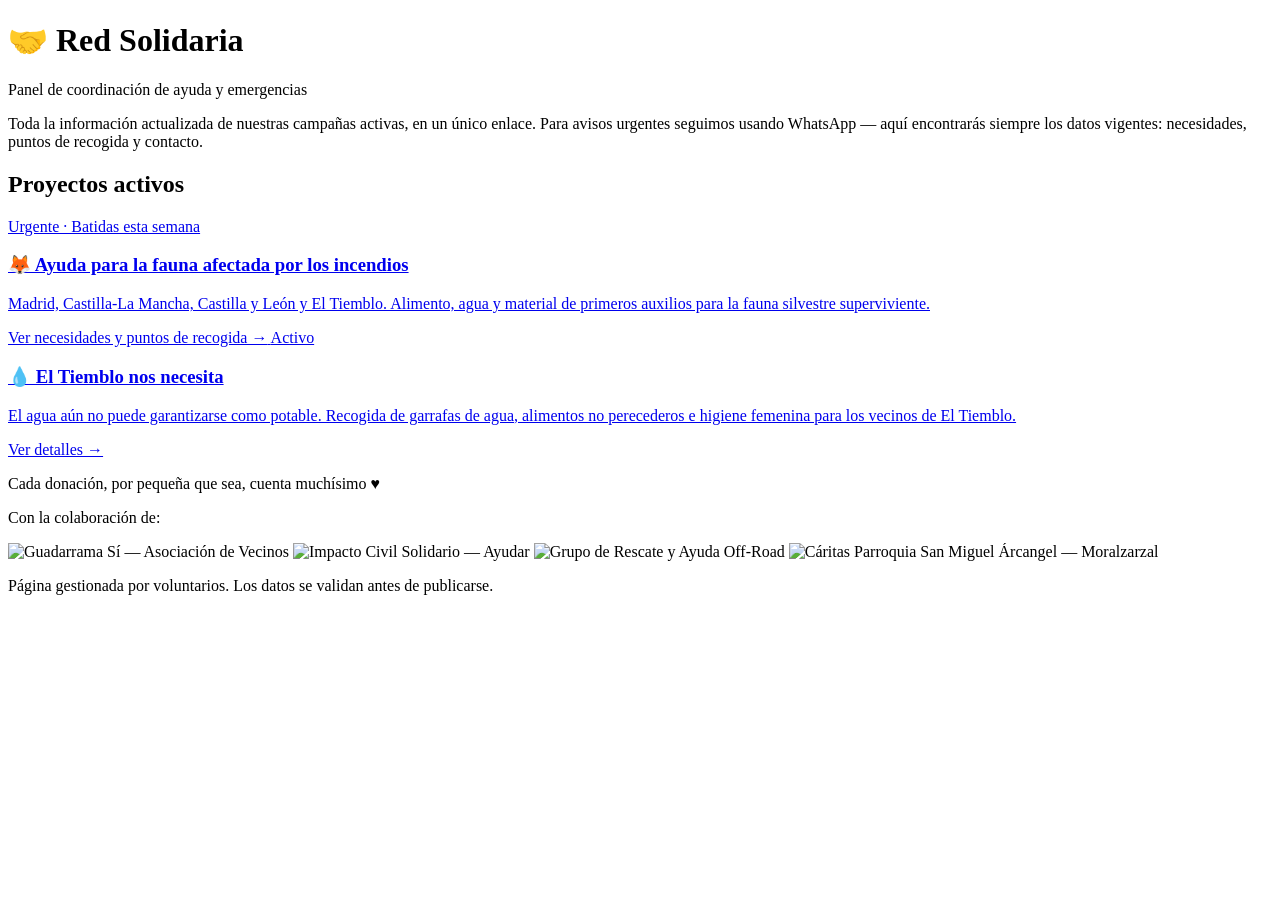
==== index.html @ 38ab6e9b "Añade portada, páginas de proyectos y README" ====
<!DOCTYPE html>
<html lang="es">
<head>
<meta charset="UTF-8">
<meta name="viewport" content="width=device-width, initial-scale=1.0">
<title>Red Solidaria — Panel de Coordinación</title>
<link rel="stylesheet" href="assets/style.css">
</head>
<body>

<header class="top">
  <h1>🤝 Red Solidaria</h1>
  <p>Panel de coordinación de ayuda y emergencias</p>
</header>

<main>

  <div class="tagline">
    Toda la información actualizada de nuestras campañas activas, en un único enlace.
    Para avisos urgentes seguimos usando WhatsApp — aquí encontrarás siempre los datos vigentes:
    necesidades, puntos de recogida y contacto.
  </div>

  <h2 class="section">Proyectos activos</h2>

  <div class="proyectos">

    <a class="card" href="proyecto-fauna-incendios.html">
      <span class="badge urgente">Urgente · Batidas esta semana</span>
      <h3>🦊 Ayuda para la fauna afectada por los incendios</h3>
      <p>Madrid, Castilla-La Mancha, Castilla y León y El Tiemblo. Alimento, agua y material de primeros auxilios para la fauna silvestre superviviente.</p>
      <span class="flecha">Ver necesidades y puntos de recogida →</span>
    </a>

    <a class="card" href="proyecto-agua-tiemblo.html">
      <span class="badge activo">Activo</span>
      <h3>💧 El Tiemblo nos necesita</h3>
      <p>El agua aún no puede garantizarse como potable. Recogida de garrafas de agua, alimentos no perecederos e higiene femenina para los vecinos de El Tiemblo.</p>
      <span class="flecha">Ver detalles →</span>
    </a>

  </div>

  <p class="cierre">Cada donación, por pequeña que sea, cuenta muchísimo ♥</p>

</main>

<footer>
  <p class="gracias">Con la colaboración de:</p>
  <div class="logos">
    <img src="assets/logos/guadarrama-si.jpeg" alt="Guadarrama Sí — Asociación de Vecinos">
    <img src="assets/logos/impacto-civil-solidario.jpeg" alt="Impacto Civil Solidario — Ayudar">
    <img src="assets/logos/rescate-offroad.jpeg" alt="Grupo de Rescate y Ayuda Off-Road">
    <img src="assets/logos/caritas-moralzarzal.jpeg" alt="Cáritas Parroquia San Miguel Árcangel — Moralzarzal">
  </div>
  <p class="actualizado">Página gestionada por voluntarios. Los datos se validan antes de publicarse.</p>
</footer>

</body>
</html>
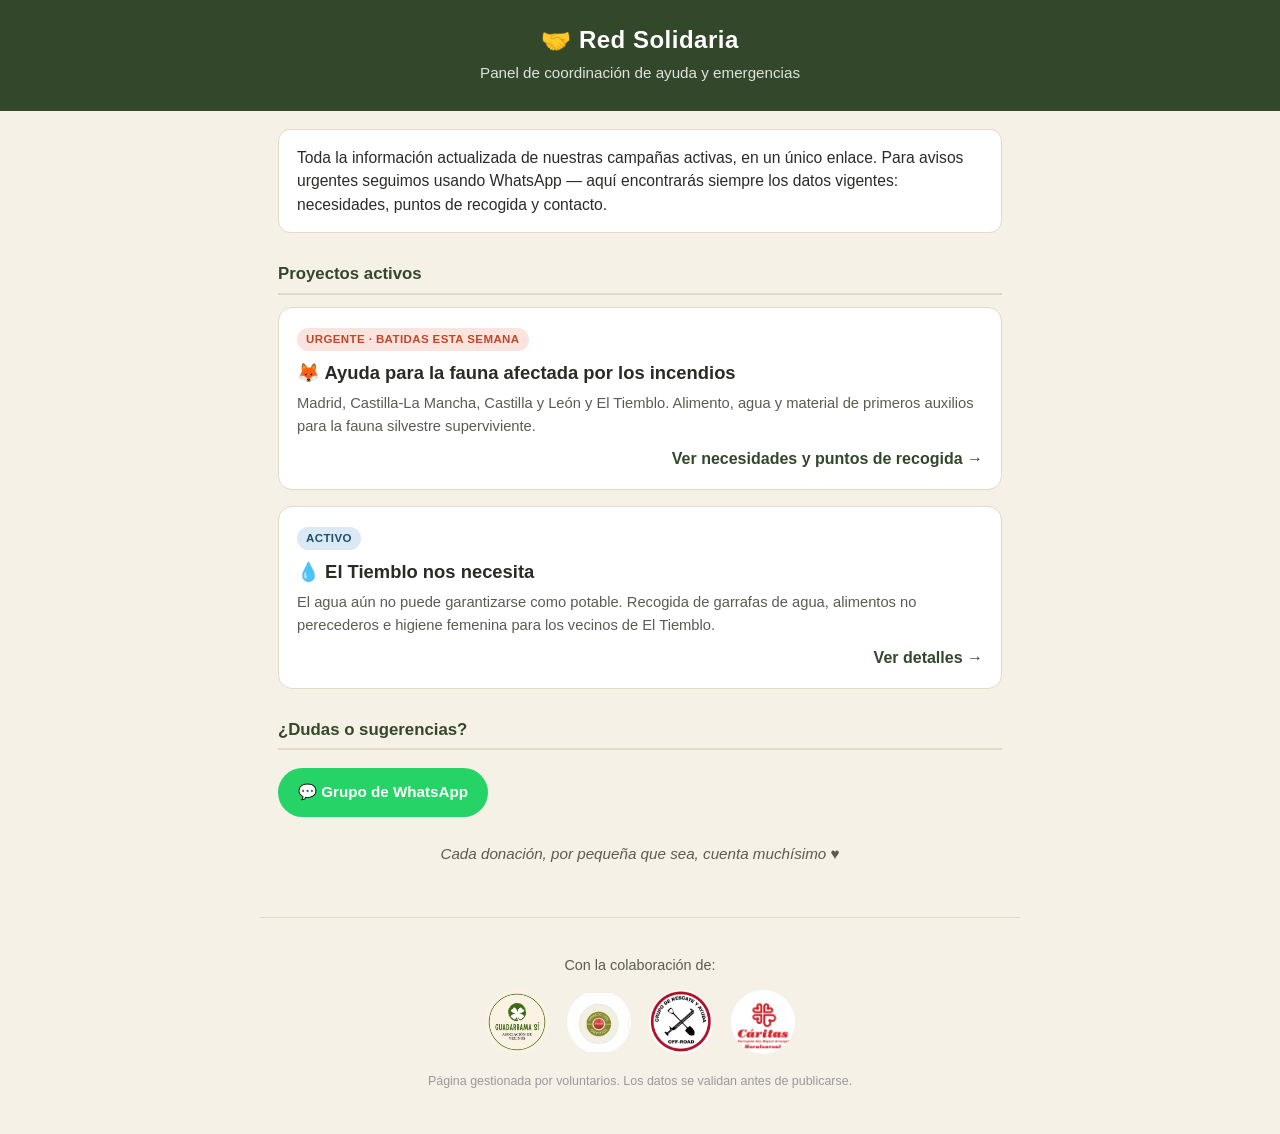
==== commit 55480ed6: "Añade tlf de Amaranto y botón de WhatsApp para consultas" ====
--- a/index.html
+++ b/index.html
@@ -41,6 +41,11 @@
 
   </div>
 
+  <h2 class="section">¿Dudas o sugerencias?</h2>
+  <a class="whatsapp-btn" href="https://chat.whatsapp.com/DNVFyESMCfXC5EPnX00SnR" target="_blank" rel="noopener">
+    💬 Grupo de WhatsApp
+  </a>
+
   <p class="cierre">Cada donación, por pequeña que sea, cuenta muchísimo ♥</p>
 
 </main>
--- a/assets/style.css
+++ b/assets/style.css
@@ -0,0 +1,233 @@
+:root{
+  --verde:#4b6b3d;
+  --verde-oscuro:#33472a;
+  --naranja:#c0472a;
+  --azul:#1b4f72;
+  --crema:#f6f1e7;
+  --gris:#5b5b52;
+  --borde:#e2d9c6;
+  --blanco:#ffffff;
+}
+
+*{box-sizing:border-box;}
+
+body{
+  margin:0;
+  font-family:-apple-system,BlinkMacSystemFont,"Segoe UI",Roboto,Helvetica,Arial,sans-serif;
+  background:var(--crema);
+  color:#2b2b26;
+  line-height:1.5;
+}
+
+header.top{
+  background:var(--verde-oscuro);
+  color:var(--blanco);
+  padding:22px 18px 26px;
+  text-align:center;
+}
+header.top h1{
+  margin:0 0 4px;
+  font-size:1.5rem;
+  letter-spacing:.5px;
+}
+header.top p{
+  margin:0;
+  opacity:.85;
+  font-size:.95rem;
+}
+
+nav.breadcrumb{
+  max-width:760px;
+  margin:14px auto 0;
+  padding:0 18px;
+  font-size:.9rem;
+}
+nav.breadcrumb a{
+  color:var(--verde-oscuro);
+  text-decoration:none;
+  font-weight:600;
+}
+
+main{
+  max-width:760px;
+  margin:0 auto;
+  padding:18px;
+}
+
+.tagline{
+  background:var(--blanco);
+  border:1px solid var(--borde);
+  border-radius:12px;
+  padding:16px 18px;
+  margin-bottom:22px;
+  font-size:.98rem;
+}
+
+h2.section{
+  font-size:1.05rem;
+  color:var(--verde-oscuro);
+  margin:28px 0 12px;
+  border-bottom:2px solid var(--borde);
+  padding-bottom:6px;
+}
+
+.proyectos{
+  display:flex;
+  flex-direction:column;
+  gap:16px;
+}
+
+.card{
+  display:block;
+  background:var(--blanco);
+  border:1px solid var(--borde);
+  border-radius:14px;
+  padding:18px;
+  text-decoration:none;
+  color:inherit;
+  transition:box-shadow .15s ease, transform .15s ease;
+}
+.card:hover{
+  box-shadow:0 4px 14px rgba(0,0,0,.08);
+  transform:translateY(-1px);
+}
+.card .badge{
+  display:inline-block;
+  font-size:.72rem;
+  font-weight:700;
+  text-transform:uppercase;
+  letter-spacing:.4px;
+  padding:3px 9px;
+  border-radius:999px;
+  margin-bottom:8px;
+}
+.badge.urgente{background:#fbe4dd;color:var(--naranja);}
+.badge.activo{background:#dbe9f5;color:var(--azul);}
+.card h3{
+  margin:0 0 6px;
+  font-size:1.15rem;
+}
+.card p{
+  margin:0;
+  color:var(--gris);
+  font-size:.92rem;
+}
+.card .flecha{
+  display:block;
+  text-align:right;
+  margin-top:10px;
+  font-weight:600;
+  color:var(--verde-oscuro);
+}
+
+.necesidades-grid{
+  display:grid;
+  grid-template-columns:repeat(auto-fill,minmax(130px,1fr));
+  gap:12px;
+  margin:14px 0 6px;
+}
+.necesidad{
+  background:var(--blanco);
+  border:1px solid var(--borde);
+  border-radius:10px;
+  padding:12px 8px;
+  text-align:center;
+  font-size:.85rem;
+}
+.necesidad .emoji{
+  font-size:1.6rem;
+  display:block;
+  margin-bottom:6px;
+}
+
+.puntos{
+  display:flex;
+  flex-direction:column;
+  gap:12px;
+  margin:14px 0;
+}
+.punto{
+  background:var(--blanco);
+  border:1px solid var(--borde);
+  border-left:5px solid var(--verde);
+  border-radius:10px;
+  padding:14px 16px;
+}
+.punto h4{
+  margin:0 0 4px;
+  font-size:1rem;
+}
+.punto p{margin:2px 0;font-size:.9rem;color:var(--gris);}
+.punto .aviso{
+  color:var(--naranja);
+  font-weight:600;
+}
+
+.pendiente{
+  background:#fff8ee;
+  border:1px dashed #d9b877;
+  border-radius:10px;
+  padding:14px 16px;
+  font-size:.92rem;
+  color:#7a5b1f;
+}
+
+.whatsapp-btn{
+  display:inline-flex;
+  align-items:center;
+  gap:8px;
+  background:#25D366;
+  color:#fff;
+  font-weight:700;
+  text-decoration:none;
+  padding:13px 20px;
+  border-radius:999px;
+  font-size:.95rem;
+  margin-top:6px;
+}
+
+.contacto-tel{
+  display:block;
+  margin-top:10px;
+  font-size:.95rem;
+}
+.contacto-tel a{color:var(--verde-oscuro);font-weight:700;text-decoration:none;}
+
+.cierre{
+  text-align:center;
+  font-style:italic;
+  color:var(--gris);
+  margin:26px 0 4px;
+  font-size:.95rem;
+}
+
+footer{
+  max-width:760px;
+  margin:30px auto 0;
+  padding:22px 18px 30px;
+  border-top:1px solid var(--borde);
+  text-align:center;
+}
+footer p.gracias{
+  font-size:.9rem;
+  color:var(--gris);
+  margin-bottom:14px;
+}
+.logos{
+  display:flex;
+  flex-wrap:wrap;
+  justify-content:center;
+  align-items:center;
+  gap:18px;
+}
+.logos img{
+  height:64px;
+  width:64px;
+  object-fit:contain;
+  border-radius:50%;
+}
+.actualizado{
+  font-size:.78rem;
+  color:#999;
+  margin-top:18px;
+}
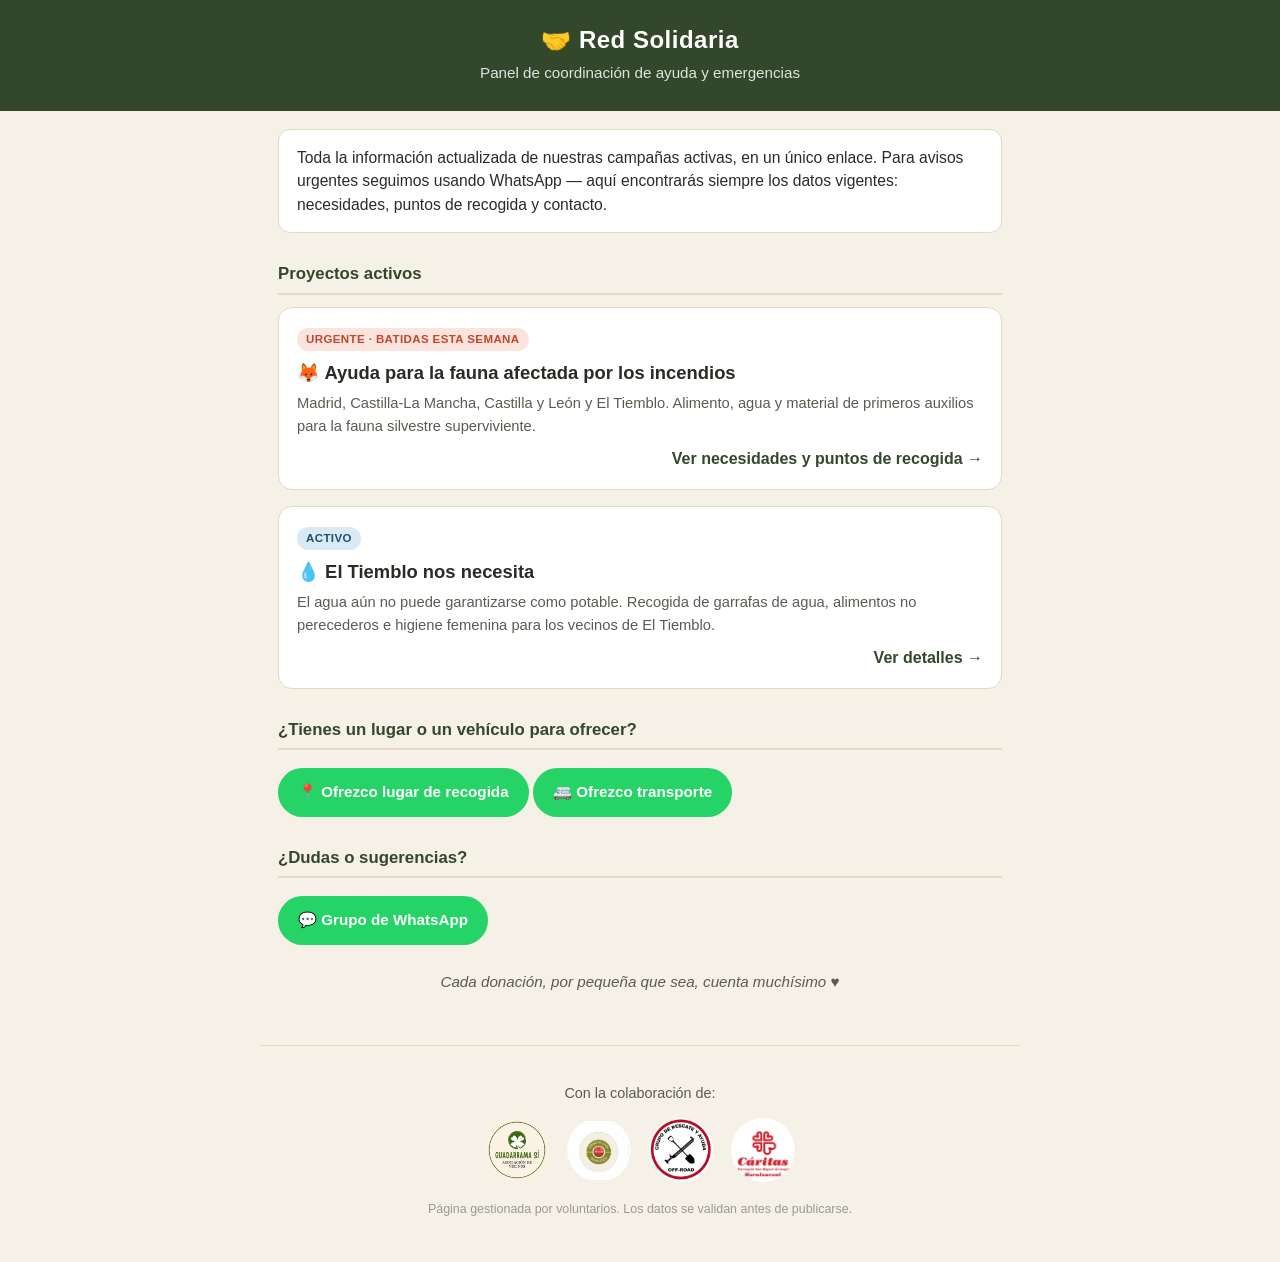
==== commit 1599c979: "Añade botones de ofrecer punto de recogida y transporte" ====
--- a/index.html
+++ b/index.html
@@ -41,6 +41,16 @@
 
   </div>
 
+  <h2 class="section">¿Tienes un lugar o un vehículo para ofrecer?</h2>
+  <div class="btn-row">
+    <a class="whatsapp-btn" href="https://wa.me/34609965331?text=Hola%2C%20quiero%20ofrecer%20un%20punto%20de%20recogida" target="_blank" rel="noopener">
+      📍 Ofrezco lugar de recogida
+    </a>
+    <a class="whatsapp-btn" href="https://wa.me/34609965331?text=Hola%2C%20quiero%20ofrecer%20transporte" target="_blank" rel="noopener">
+      🚐 Ofrezco transporte
+    </a>
+  </div>
+
   <h2 class="section">¿Dudas o sugerencias?</h2>
   <a class="whatsapp-btn" href="https://chat.whatsapp.com/DNVFyESMCfXC5EPnX00SnR" target="_blank" rel="noopener">
     💬 Grupo de WhatsApp
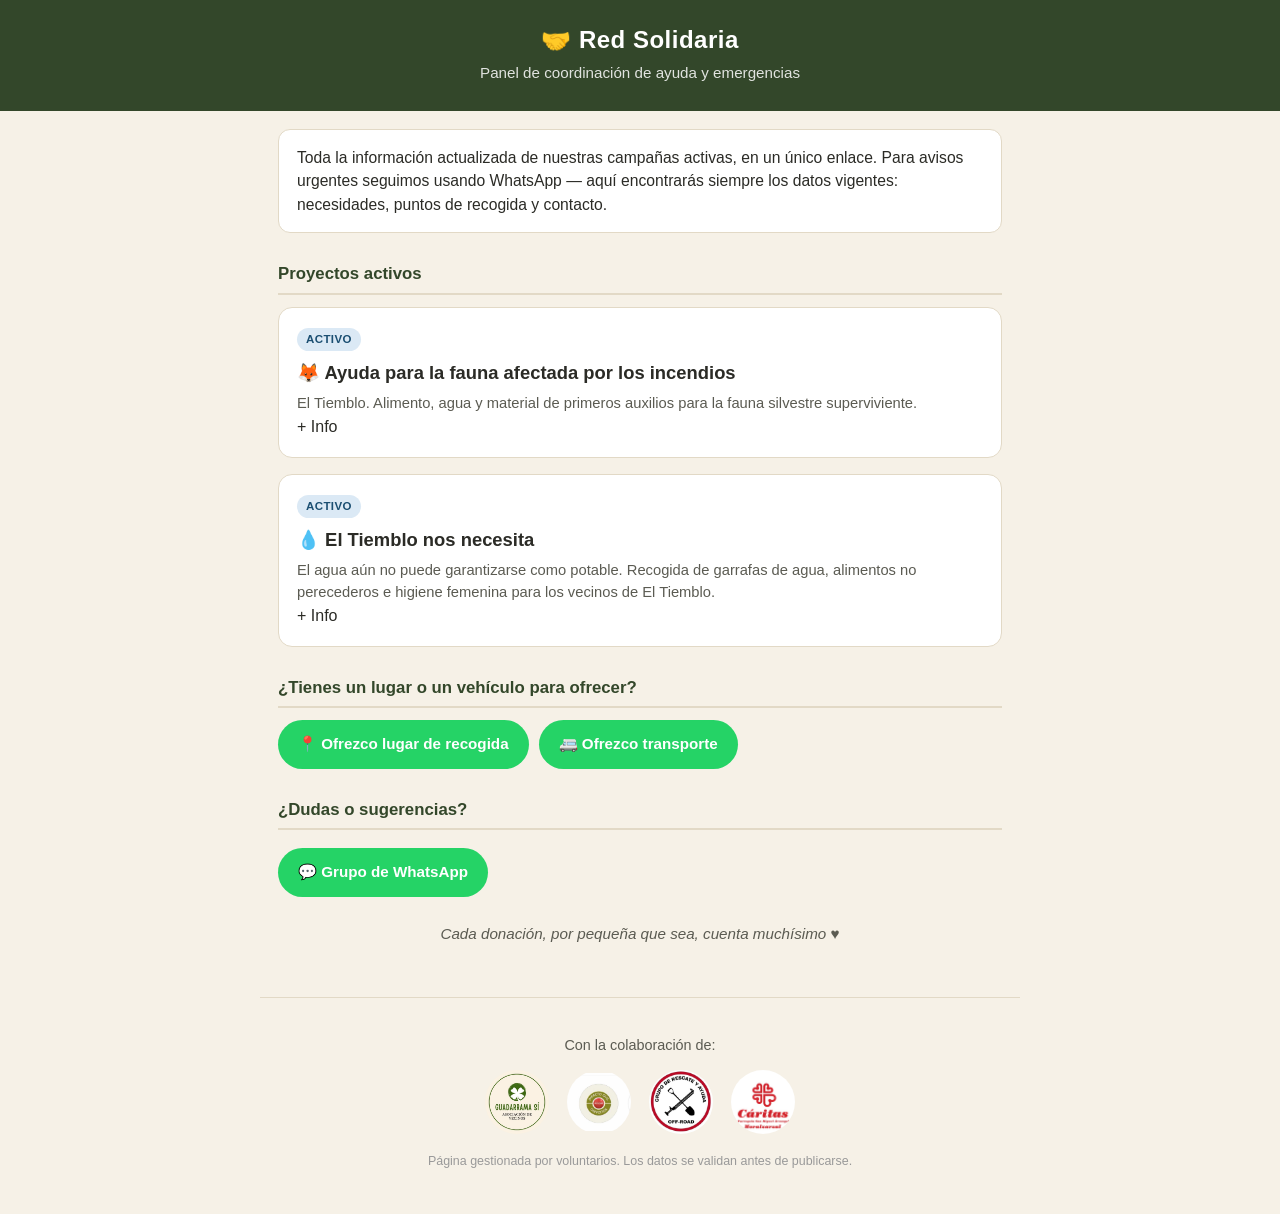
==== commit e8ab7c49: "Ajusta badge, zona y botón + Info" ====
--- a/index.html
+++ b/index.html
@@ -26,17 +26,17 @@
   <div class="proyectos">
 
     <a class="card" href="proyecto-fauna-incendios.html">
-      <span class="badge urgente">Urgente · Batidas esta semana</span>
+      <span class="badge activo">Activo</span>
       <h3>🦊 Ayuda para la fauna afectada por los incendios</h3>
-      <p>Madrid, Castilla-La Mancha, Castilla y León y El Tiemblo. Alimento, agua y material de primeros auxilios para la fauna silvestre superviviente.</p>
-      <span class="flecha">Ver necesidades y puntos de recogida →</span>
+      <p>El Tiemblo. Alimento, agua y material de primeros auxilios para la fauna silvestre superviviente.</p>
+      <span class="info-btn">+ Info</span>
     </a>
 
     <a class="card" href="proyecto-agua-tiemblo.html">
       <span class="badge activo">Activo</span>
       <h3>💧 El Tiemblo nos necesita</h3>
       <p>El agua aún no puede garantizarse como potable. Recogida de garrafas de agua, alimentos no perecederos e higiene femenina para los vecinos de El Tiemblo.</p>
-      <span class="flecha">Ver detalles →</span>
+      <span class="info-btn">+ Info</span>
     </a>
 
   </div>
--- a/assets/style.css
+++ b/assets/style.css
@@ -186,6 +186,16 @@
   margin-top:6px;
 }
 
+.btn-row{
+  display:flex;
+  flex-wrap:wrap;
+  gap:10px;
+  margin-bottom:6px;
+}
+.btn-row .whatsapp-btn{
+  margin-top:0;
+}
+
 .contacto-tel{
   display:block;
   margin-top:10px;
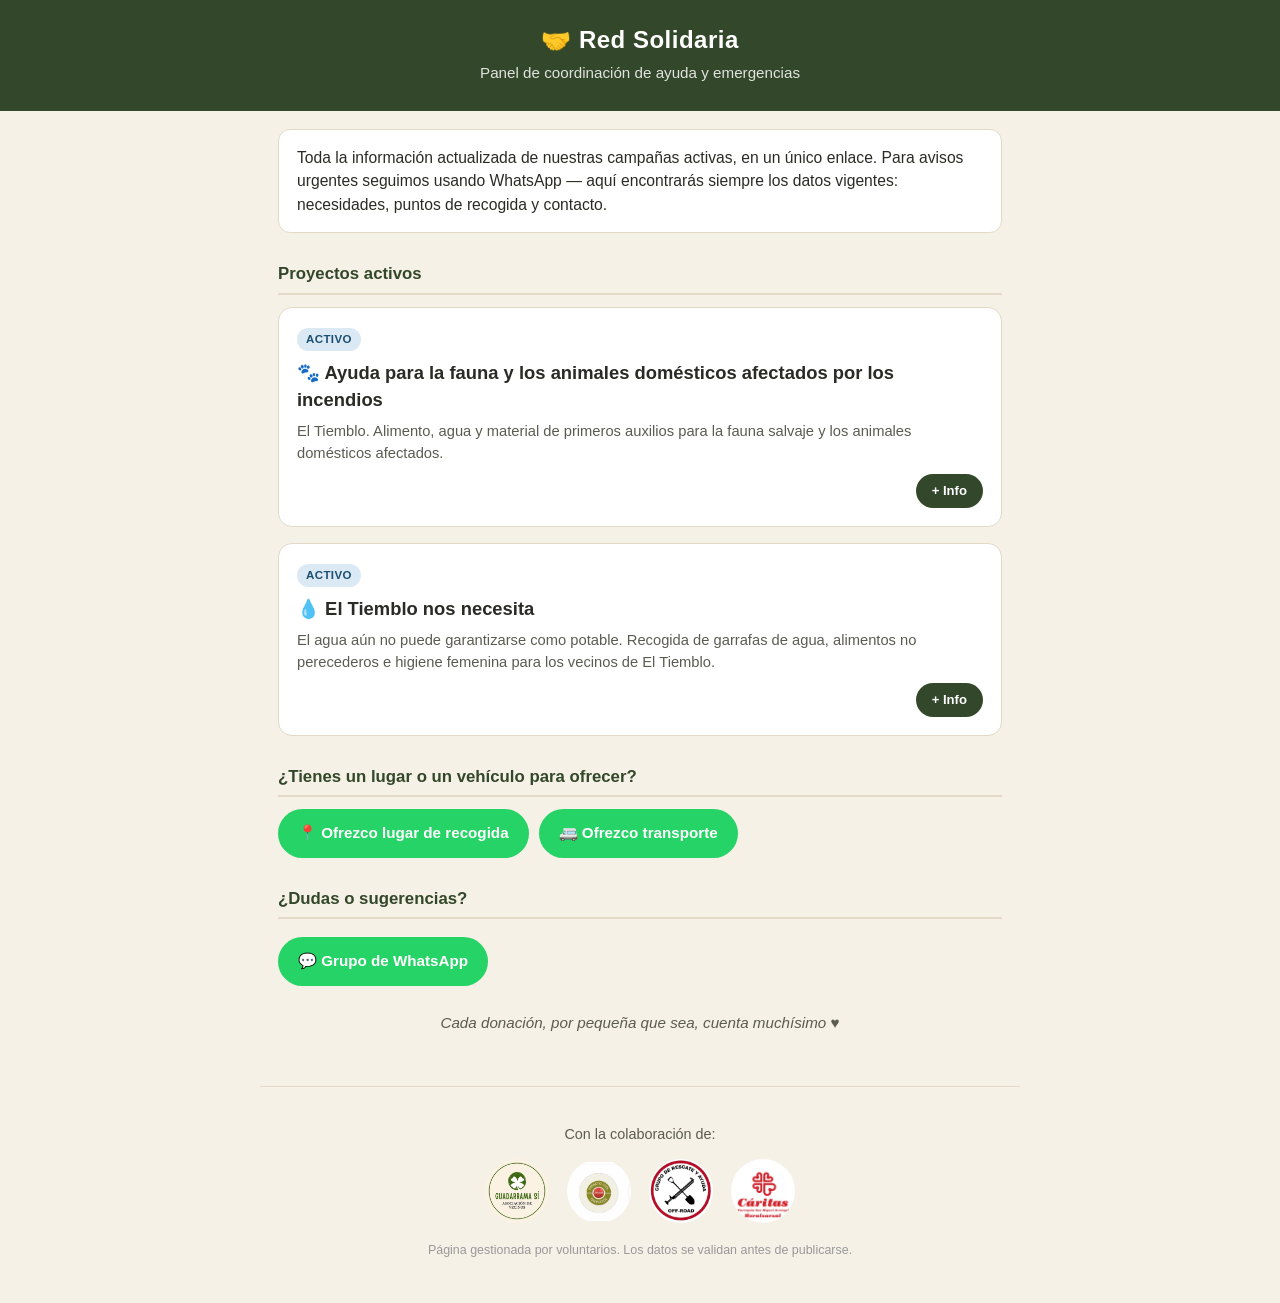
==== commit 9894b084: "Incluye animales domésticos en campaña de fauna" ====
--- a/index.html
+++ b/index.html
@@ -27,8 +27,8 @@
 
     <a class="card" href="proyecto-fauna-incendios.html">
       <span class="badge activo">Activo</span>
-      <h3>🦊 Ayuda para la fauna afectada por los incendios</h3>
-      <p>El Tiemblo. Alimento, agua y material de primeros auxilios para la fauna silvestre superviviente.</p>
+      <h3>🐾 Ayuda para la fauna y los animales domésticos afectados por los incendios</h3>
+      <p>El Tiemblo. Alimento, agua y material de primeros auxilios para la fauna salvaje y los animales domésticos afectados.</p>
       <span class="info-btn">+ Info</span>
     </a>
 
--- a/assets/style.css
+++ b/assets/style.css
@@ -120,6 +120,18 @@
   color:var(--verde-oscuro);
 }
 
+.card .info-btn{
+  display:inline-block;
+  margin-top:10px;
+  float:right;
+  background:var(--verde-oscuro);
+  color:#fff;
+  font-weight:700;
+  font-size:.82rem;
+  padding:7px 16px;
+  border-radius:999px;
+}
+
 .necesidades-grid{
   display:grid;
   grid-template-columns:repeat(auto-fill,minmax(130px,1fr));
@@ -196,6 +208,35 @@
   margin-top:0;
 }
 
+.volver{
+  text-align:center;
+  margin:30px 0 4px;
+}
+.volver-btn{
+  display:inline-block;
+  color:var(--verde-oscuro);
+  font-weight:700;
+  text-decoration:none;
+  border:2px solid var(--verde-oscuro);
+  padding:9px 20px;
+  border-radius:999px;
+  font-size:.9rem;
+}
+
+.whatsapp-btn-sm{
+  display:inline-flex;
+  align-items:center;
+  gap:6px;
+  background:#25D366;
+  color:#fff;
+  font-weight:700;
+  text-decoration:none;
+  padding:8px 14px;
+  border-radius:999px;
+  font-size:.85rem;
+  margin-top:6px;
+}
+
 .contacto-tel{
   display:block;
   margin-top:10px;
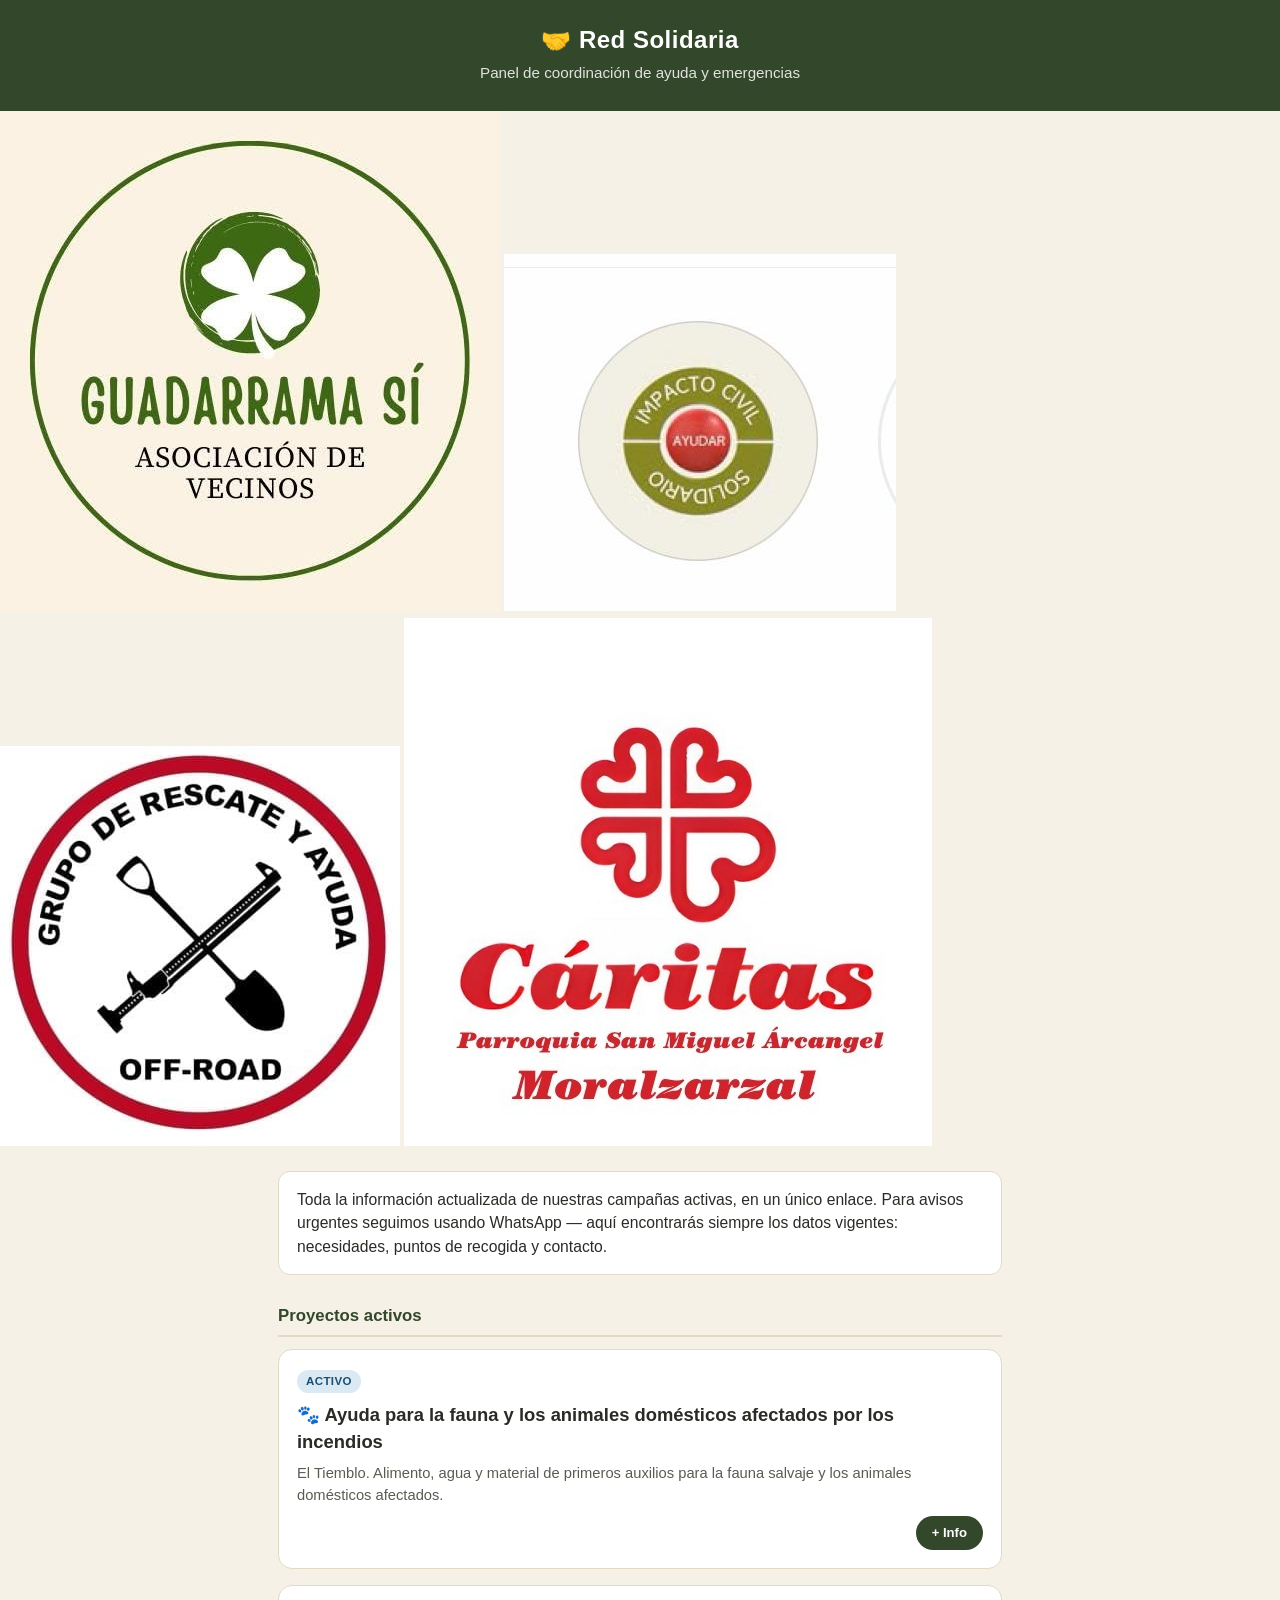
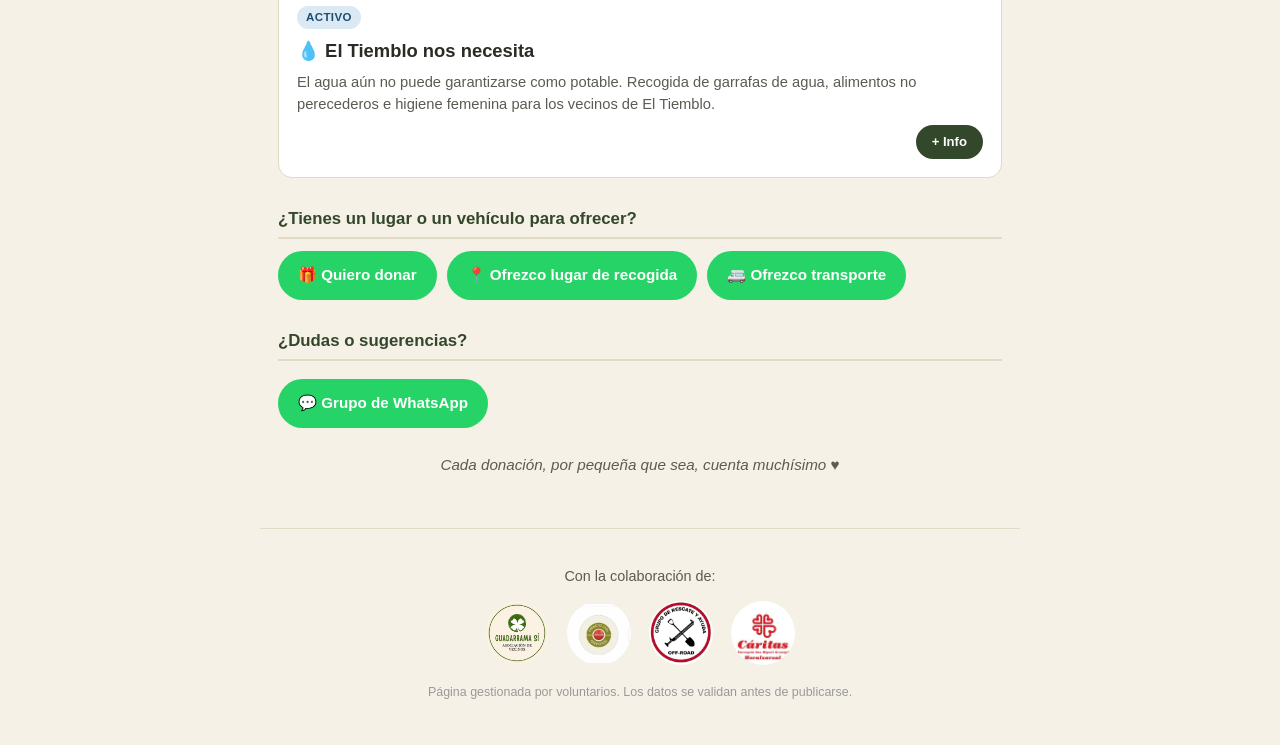
==== commit 249ac39e: "Añade logos arriba y botón Quiero donar" ====
--- a/index.html
+++ b/index.html
@@ -12,6 +12,13 @@
   <h1>🤝 Red Solidaria</h1>
   <p>Panel de coordinación de ayuda y emergencias</p>
 </header>
+
+<div class="logos-top">
+  <img src="assets/logos/guadarrama-si.jpeg" alt="Guadarrama Sí — Asociación de Vecinos">
+  <img src="assets/logos/impacto-civil-solidario.jpeg" alt="Impacto Civil Solidario — Ayudar">
+  <img src="assets/logos/rescate-offroad.jpeg" alt="Grupo de Rescate y Ayuda Off-Road">
+  <img src="assets/logos/caritas-moralzarzal.jpeg" alt="Cáritas Parroquia San Miguel Árcangel — Moralzarzal">
+</div>
 
 <main>
 
@@ -43,6 +50,9 @@
 
   <h2 class="section">¿Tienes un lugar o un vehículo para ofrecer?</h2>
   <div class="btn-row">
+    <a class="whatsapp-btn" href="https://chat.whatsapp.com/DNVFyESMCfXC5EPnX00SnR" target="_blank" rel="noopener">
+      🎁 Quiero donar
+    </a>
     <a class="whatsapp-btn" href="https://wa.me/34609965331?text=Hola%2C%20quiero%20ofrecer%20un%20punto%20de%20recogida" target="_blank" rel="noopener">
       📍 Ofrezco lugar de recogida
     </a>
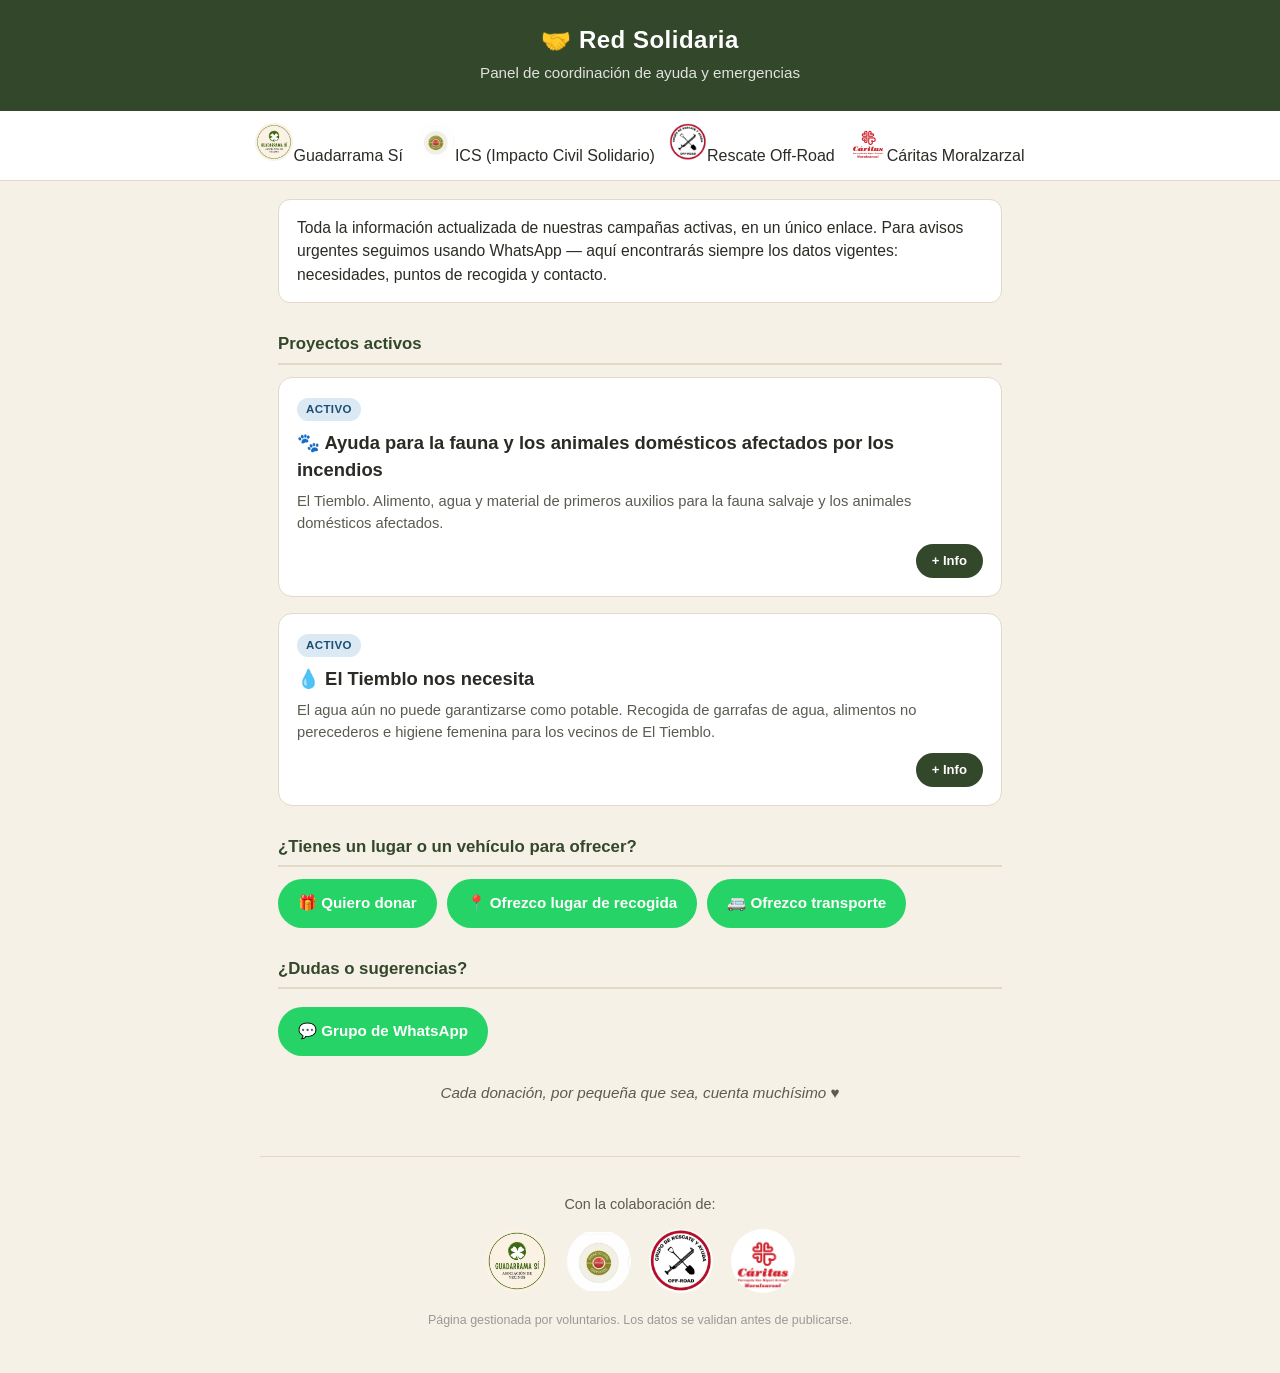
==== commit 925e5e07: "Añade nombre bajo cada logo" ====
--- a/index.html
+++ b/index.html
@@ -14,10 +14,10 @@
 </header>
 
 <div class="logos-top">
-  <img src="assets/logos/guadarrama-si.jpeg" alt="Guadarrama Sí — Asociación de Vecinos">
-  <img src="assets/logos/impacto-civil-solidario.jpeg" alt="Impacto Civil Solidario — Ayudar">
-  <img src="assets/logos/rescate-offroad.jpeg" alt="Grupo de Rescate y Ayuda Off-Road">
-  <img src="assets/logos/caritas-moralzarzal.jpeg" alt="Cáritas Parroquia San Miguel Árcangel — Moralzarzal">
+  <div class="logo-item"><img src="assets/logos/guadarrama-si.jpeg" alt="Guadarrama Sí — Asociación de Vecinos"><span>Guadarrama Sí</span></div>
+  <div class="logo-item"><img src="assets/logos/impacto-civil-solidario.jpeg" alt="Impacto Civil Solidario — Ayudar"><span>ICS (Impacto Civil Solidario)</span></div>
+  <div class="logo-item"><img src="assets/logos/rescate-offroad.jpeg" alt="Grupo de Rescate y Ayuda Off-Road"><span>Rescate Off-Road</span></div>
+  <div class="logo-item"><img src="assets/logos/caritas-moralzarzal.jpeg" alt="Cáritas Parroquia San Miguel Árcangel — Moralzarzal"><span>Cáritas Moralzarzal</span></div>
 </div>
 
 <main>
--- a/assets/style.css
+++ b/assets/style.css
@@ -277,6 +277,23 @@
   object-fit:contain;
   border-radius:50%;
 }
+
+.logos-top{
+  display:flex;
+  flex-wrap:wrap;
+  justify-content:center;
+  align-items:center;
+  gap:14px;
+  padding:12px 18px;
+  background:var(--blanco);
+  border-bottom:1px solid var(--borde);
+}
+.logos-top img{
+  height:38px;
+  width:38px;
+  object-fit:contain;
+  border-radius:50%;
+}
 .actualizado{
   font-size:.78rem;
   color:#999;
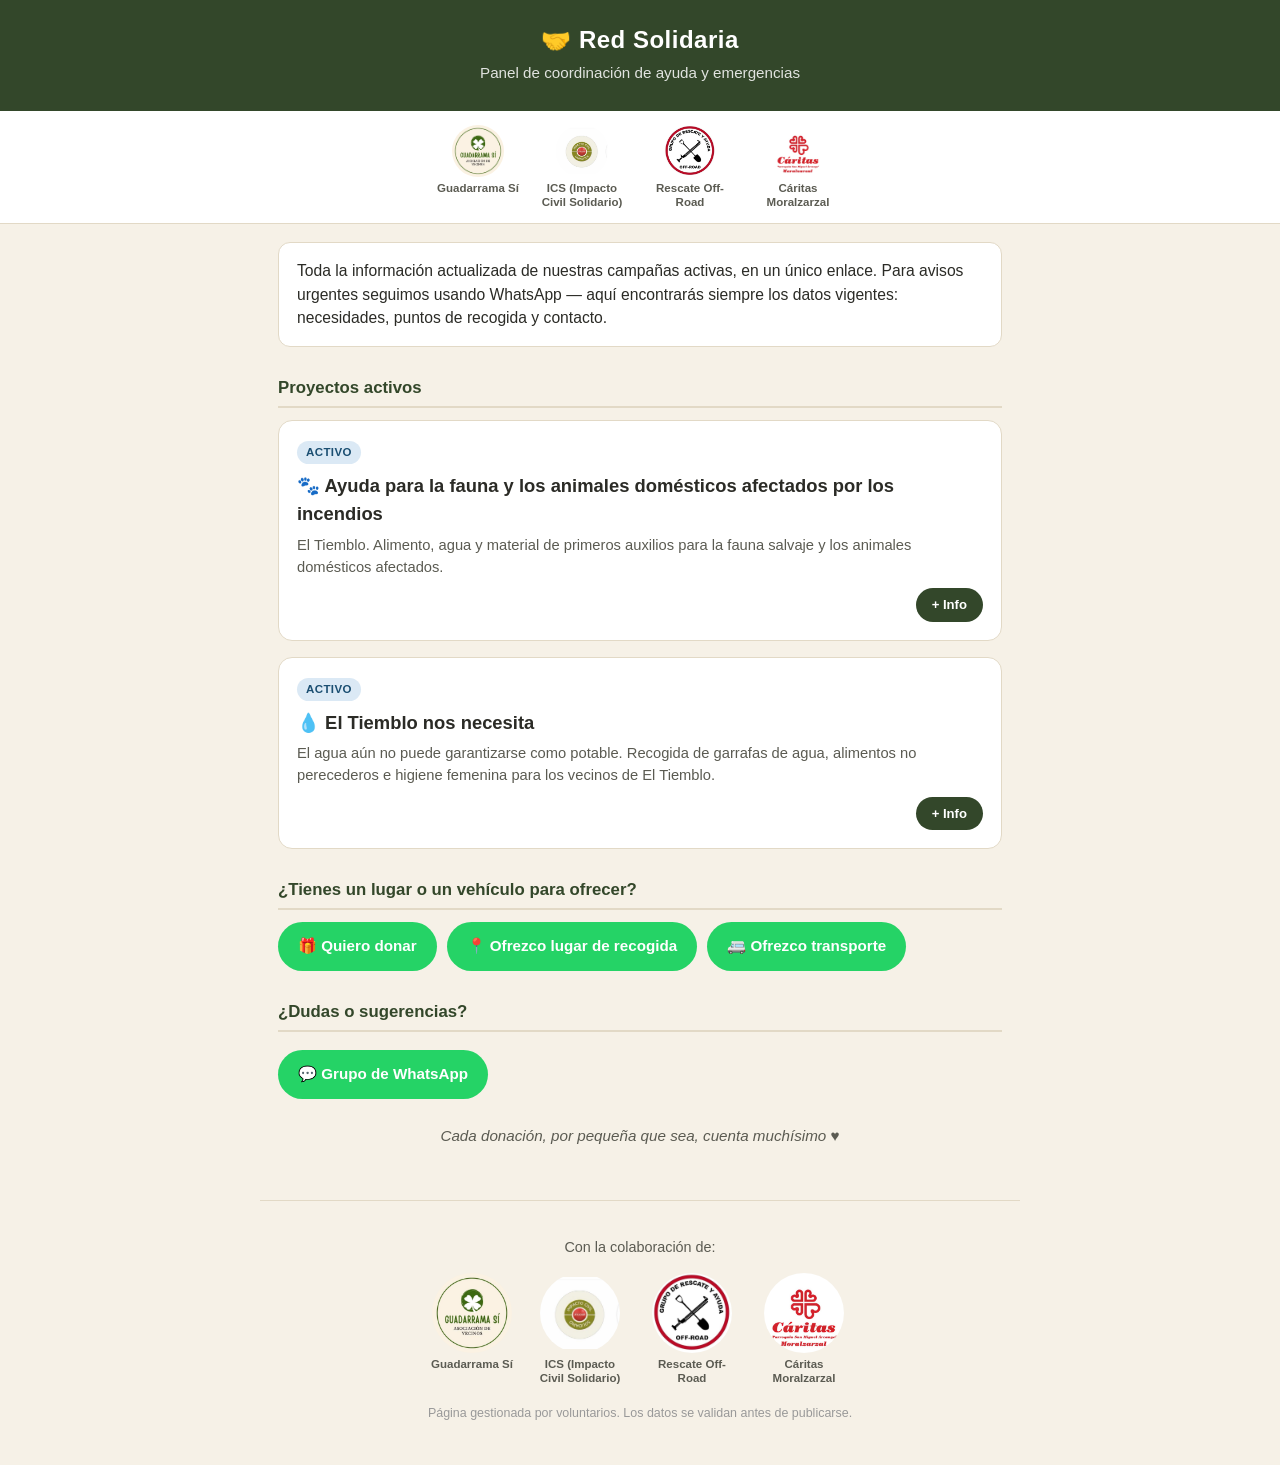
==== commit f418c575: "Corrige nombres de logos en el pie" ====
--- a/index.html
+++ b/index.html
@@ -73,10 +73,10 @@
 <footer>
   <p class="gracias">Con la colaboración de:</p>
   <div class="logos">
-    <img src="assets/logos/guadarrama-si.jpeg" alt="Guadarrama Sí — Asociación de Vecinos">
-    <img src="assets/logos/impacto-civil-solidario.jpeg" alt="Impacto Civil Solidario — Ayudar">
-    <img src="assets/logos/rescate-offroad.jpeg" alt="Grupo de Rescate y Ayuda Off-Road">
-    <img src="assets/logos/caritas-moralzarzal.jpeg" alt="Cáritas Parroquia San Miguel Árcangel — Moralzarzal">
+    <div class="logo-item"><img src="assets/logos/guadarrama-si.jpeg" alt="Guadarrama Sí — Asociación de Vecinos"><span>Guadarrama Sí</span></div>
+    <div class="logo-item"><img src="assets/logos/impacto-civil-solidario.jpeg" alt="Impacto Civil Solidario — Ayudar"><span>ICS (Impacto Civil Solidario)</span></div>
+    <div class="logo-item"><img src="assets/logos/rescate-offroad.jpeg" alt="Grupo de Rescate y Ayuda Off-Road"><span>Rescate Off-Road</span></div>
+    <div class="logo-item"><img src="assets/logos/caritas-moralzarzal.jpeg" alt="Cáritas Parroquia San Miguel Árcangel — Moralzarzal"><span>Cáritas Moralzarzal</span></div>
   </div>
   <p class="actualizado">Página gestionada por voluntarios. Los datos se validan antes de publicarse.</p>
 </footer>
--- a/assets/style.css
+++ b/assets/style.css
@@ -268,12 +268,12 @@
   display:flex;
   flex-wrap:wrap;
   justify-content:center;
-  align-items:center;
-  gap:18px;
+  align-items:flex-start;
+  gap:22px;
 }
 .logos img{
-  height:64px;
-  width:64px;
+  height:80px;
+  width:80px;
   object-fit:contain;
   border-radius:50%;
 }
@@ -282,17 +282,32 @@
   display:flex;
   flex-wrap:wrap;
   justify-content:center;
-  align-items:center;
-  gap:14px;
-  padding:12px 18px;
+  align-items:flex-start;
+  gap:18px;
+  padding:14px 18px;
   background:var(--blanco);
   border-bottom:1px solid var(--borde);
 }
 .logos-top img{
-  height:38px;
-  width:38px;
+  height:52px;
+  width:52px;
   object-fit:contain;
   border-radius:50%;
+}
+
+.logo-item{
+  display:flex;
+  flex-direction:column;
+  align-items:center;
+  gap:5px;
+}
+.logo-item span{
+  font-size:.72rem;
+  font-weight:600;
+  color:var(--gris);
+  text-align:center;
+  max-width:90px;
+  line-height:1.2;
 }
 .actualizado{
   font-size:.78rem;
